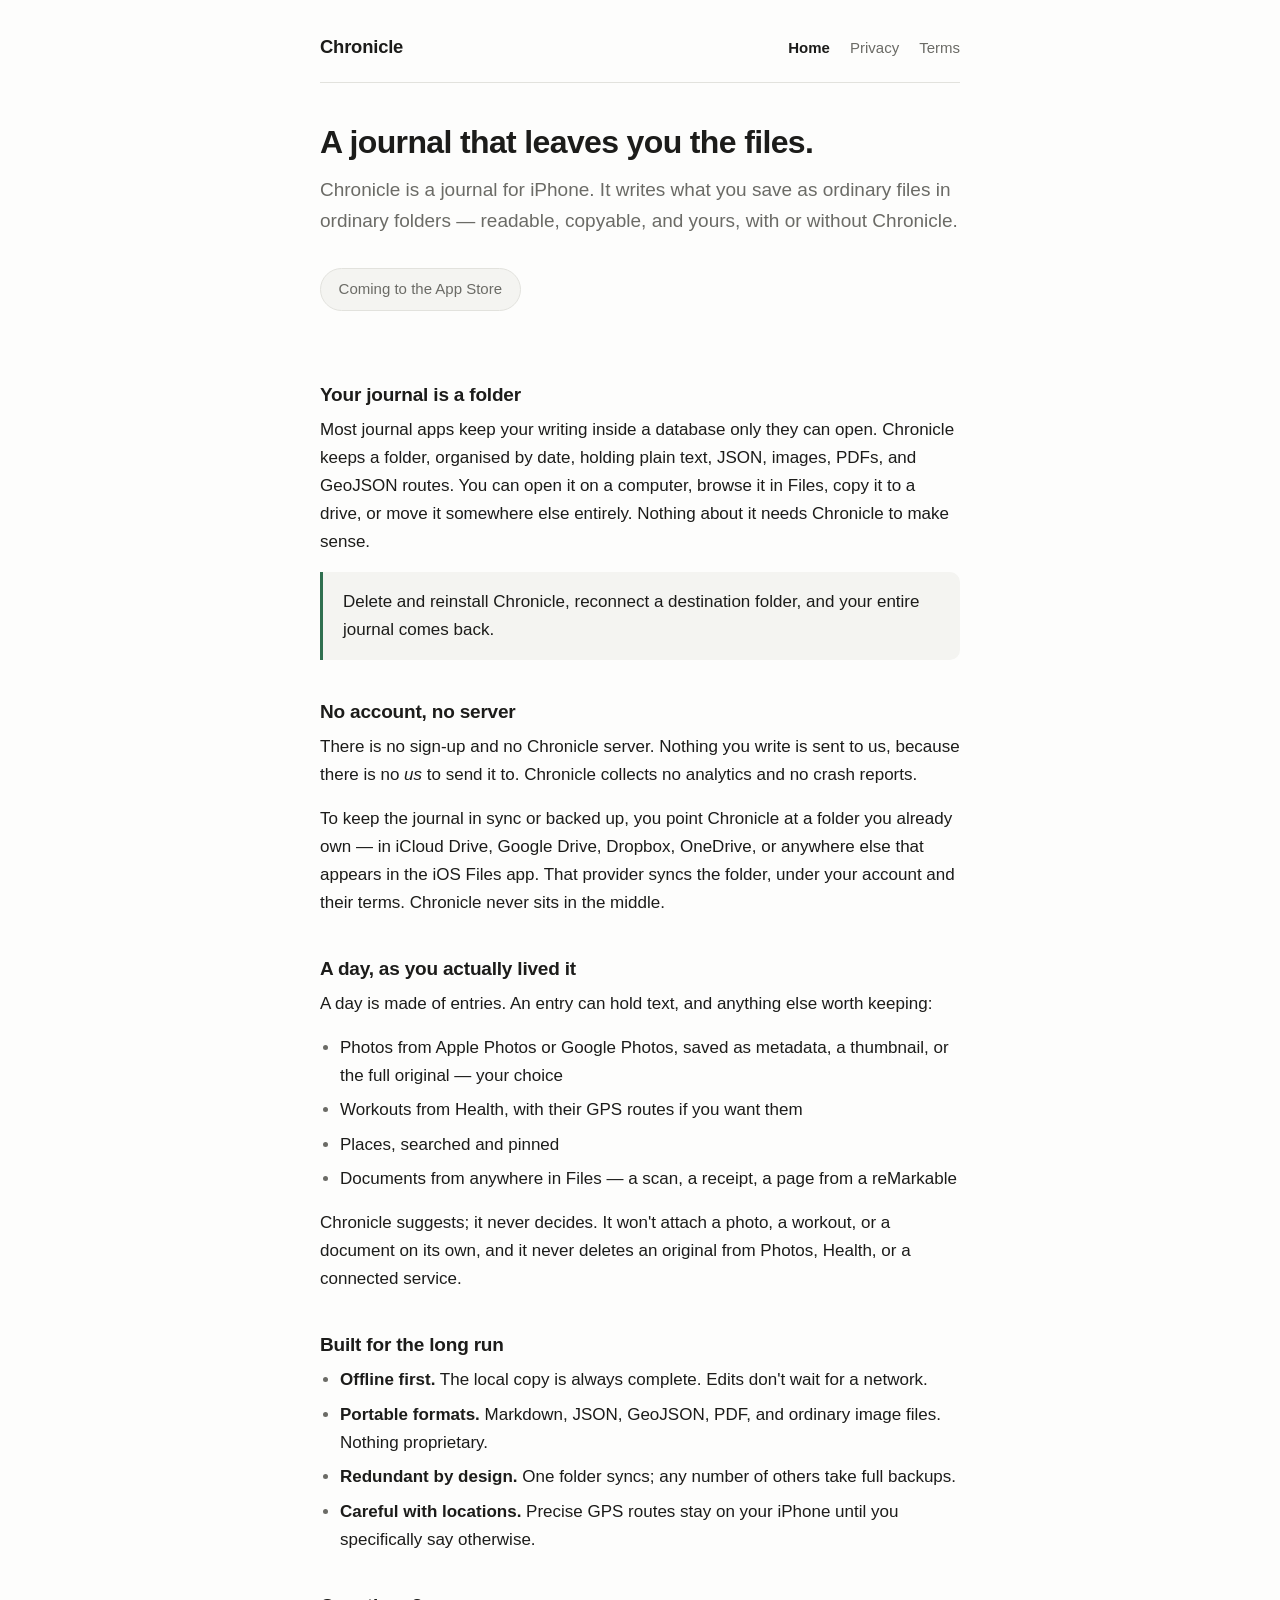
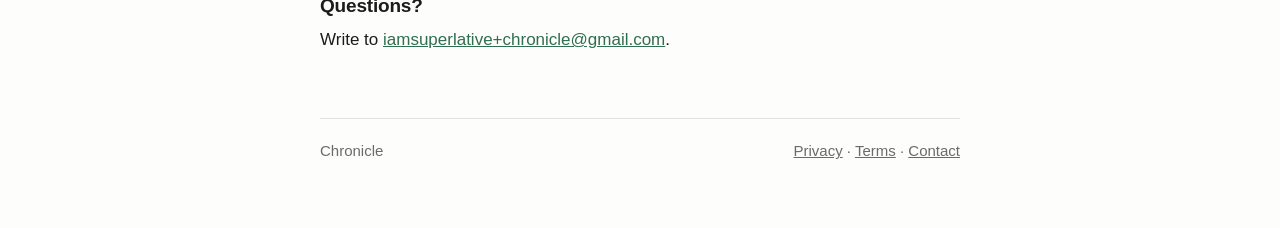
==== index.html @ 99728a9d "initial" ====
<!DOCTYPE html>
<html lang="en">
<head>
<meta charset="utf-8">
<meta name="viewport" content="width=device-width, initial-scale=1">
<title>Chronicle — a journal that leaves you the files</title>
<meta name="description" content="Chronicle is an iOS journal that writes your entries as ordinary files you own. No account, no Chronicle server, no analytics.">
<link rel="stylesheet" href="style.css">
</head>
<body>
<div class="wrap">

<header class="site-header">
  <a class="wordmark" href="index.html">Chronicle</a>
  <nav>
    <a href="index.html" aria-current="page">Home</a>
    <a href="privacy.html">Privacy</a>
    <a href="terms.html">Terms</a>
  </nav>
</header>

<main>

<h1>A journal that leaves you the files.</h1>

<p class="lede">Chronicle is a journal for iPhone. It writes what you save as ordinary
files in ordinary folders — readable, copyable, and yours, with or without Chronicle.</p>

<p class="status">Coming to the App Store</p>

<h2>Your journal is a folder</h2>

<p>Most journal apps keep your writing inside a database only they can open. Chronicle
keeps a folder, organised by date, holding plain text, JSON, images, PDFs, and GeoJSON
routes. You can open it on a computer, browse it in Files, copy it to a drive, or move it
somewhere else entirely. Nothing about it needs Chronicle to make sense.</p>

<div class="note">
  <p>Delete and reinstall Chronicle, reconnect a destination folder, and your entire
  journal comes back.</p>
</div>

<h2>No account, no server</h2>

<p>There is no sign-up and no Chronicle server. Nothing you write is sent to us, because
there is no <em>us</em> to send it to. Chronicle collects no analytics and no crash
reports.</p>

<p>To keep the journal in sync or backed up, you point Chronicle at a folder you already
own — in iCloud Drive, Google Drive, Dropbox, OneDrive, or anywhere else that appears in
the iOS Files app. That provider syncs the folder, under your account and their terms.
Chronicle never sits in the middle.</p>

<h2>A day, as you actually lived it</h2>

<p>A day is made of entries. An entry can hold text, and anything else worth keeping:</p>

<ul>
  <li>Photos from Apple Photos or Google Photos, saved as metadata, a thumbnail, or the full original — your choice</li>
  <li>Workouts from Health, with their GPS routes if you want them</li>
  <li>Places, searched and pinned</li>
  <li>Documents from anywhere in Files — a scan, a receipt, a page from a reMarkable</li>
</ul>

<p>Chronicle suggests; it never decides. It won't attach a photo, a workout, or a document
on its own, and it never deletes an original from Photos, Health, or a connected
service.</p>

<h2>Built for the long run</h2>

<ul>
  <li><strong>Offline first.</strong> The local copy is always complete. Edits don't wait for a network.</li>
  <li><strong>Portable formats.</strong> Markdown, JSON, GeoJSON, PDF, and ordinary image files. Nothing proprietary.</li>
  <li><strong>Redundant by design.</strong> One folder syncs; any number of others take full backups.</li>
  <li><strong>Careful with locations.</strong> Precise GPS routes stay on your iPhone until you specifically say otherwise.</li>
</ul>

<h2>Questions?</h2>

<p>Write to <a href="mailto:iamsuperlative+chronicle@gmail.com">iamsuperlative+chronicle@gmail.com</a>.</p>

</main>

<footer class="site-footer">
  <span>Chronicle</span>
  <span>
    <a href="privacy.html">Privacy</a> ·
    <a href="terms.html">Terms</a> ·
    <a href="mailto:iamsuperlative+chronicle@gmail.com">Contact</a>
  </span>
</footer>

</div>
</body>
</html>
---- style.css ----
/* Chronicle — one stylesheet for all pages. No JS, no web fonts, no trackers. */

:root {
  --bg: #fdfdfc;
  --surface: #f4f4f1;
  --text: #1c1c1a;
  --muted: #6b6b66;
  --rule: #e2e2dd;
  --accent: #2f6f4f;
  --radius: 10px;
}

@media (prefers-color-scheme: dark) {
  :root {
    --bg: #17171a;
    --surface: #212126;
    --text: #ececeb;
    --muted: #a0a09b;
    --rule: #33333a;
    --accent: #7fc4a0;
  }
}

*,
*::before,
*::after {
  box-sizing: border-box;
}

html {
  -webkit-text-size-adjust: 100%;
}

body {
  margin: 0;
  padding: 0 1.25rem 4rem;
  background: var(--bg);
  color: var(--text);
  font-family: -apple-system, BlinkMacSystemFont, "Segoe UI", Roboto, Helvetica, Arial, sans-serif;
  font-size: 1.0625rem;
  line-height: 1.65;
  text-rendering: optimizeLegibility;
}

.wrap {
  max-width: 40rem;
  margin: 0 auto;
}

/* Header */

.site-header {
  display: flex;
  flex-wrap: wrap;
  align-items: baseline;
  justify-content: space-between;
  gap: 0.5rem 1.5rem;
  padding: 2rem 0 1.25rem;
  border-bottom: 1px solid var(--rule);
  margin-bottom: 2.5rem;
}

.site-header a.wordmark {
  font-size: 1.15rem;
  font-weight: 650;
  letter-spacing: -0.01em;
  color: var(--text);
  text-decoration: none;
}

.site-header nav {
  display: flex;
  gap: 1.25rem;
  font-size: 0.9375rem;
}

.site-header nav a {
  color: var(--muted);
  text-decoration: none;
}

.site-header nav a:hover,
.site-header nav a[aria-current="page"] {
  color: var(--text);
}

.site-header nav a[aria-current="page"] {
  font-weight: 600;
}

/* Typography */

h1 {
  font-size: 2rem;
  line-height: 1.2;
  letter-spacing: -0.02em;
  margin: 0 0 0.75rem;
}

h2 {
  font-size: 1.1875rem;
  line-height: 1.3;
  letter-spacing: -0.01em;
  margin: 2.5rem 0 0.5rem;
}

h3 {
  font-size: 1rem;
  margin: 1.75rem 0 0.25rem;
}

p {
  margin: 0 0 1rem;
}

.lede {
  font-size: 1.1875rem;
  color: var(--muted);
  margin-bottom: 2rem;
}

.updated {
  color: var(--muted);
  font-size: 0.9375rem;
  margin-bottom: 2.5rem;
}

a {
  color: var(--accent);
}

ul {
  margin: 0 0 1rem;
  padding-left: 1.25rem;
}

li {
  margin-bottom: 0.4rem;
}

li::marker {
  color: var(--muted);
}

strong {
  font-weight: 620;
}

code {
  font-family: ui-monospace, SFMono-Regular, Menlo, Consolas, monospace;
  font-size: 0.875em;
  background: var(--surface);
  padding: 0.1em 0.35em;
  border-radius: 4px;
}

hr {
  border: 0;
  border-top: 1px solid var(--rule);
  margin: 3rem 0;
}

/* Callout — used for the recovery promise and the cloud-provider warning */

.note {
  background: var(--surface);
  border-left: 3px solid var(--accent);
  border-radius: 0 var(--radius) var(--radius) 0;
  padding: 1rem 1.25rem;
  margin: 0 0 1.5rem;
}

.note :last-child {
  margin-bottom: 0;
}

/* Status pill, standing in for the App Store button until release */

.status {
  display: inline-block;
  background: var(--surface);
  border: 1px solid var(--rule);
  border-radius: 999px;
  color: var(--muted);
  font-size: 0.9375rem;
  padding: 0.5rem 1.1rem;
  margin-bottom: 2rem;
}

/* Footer */

.site-footer {
  margin-top: 4rem;
  padding-top: 1.25rem;
  border-top: 1px solid var(--rule);
  color: var(--muted);
  font-size: 0.9375rem;
  display: flex;
  flex-wrap: wrap;
  gap: 0.5rem 1.25rem;
  justify-content: space-between;
}

.site-footer a {
  color: var(--muted);
}

.site-footer a:hover {
  color: var(--text);
}

@media (max-width: 30rem) {
  h1 {
    font-size: 1.625rem;
  }

  .site-header {
    padding-top: 1.5rem;
  }
}
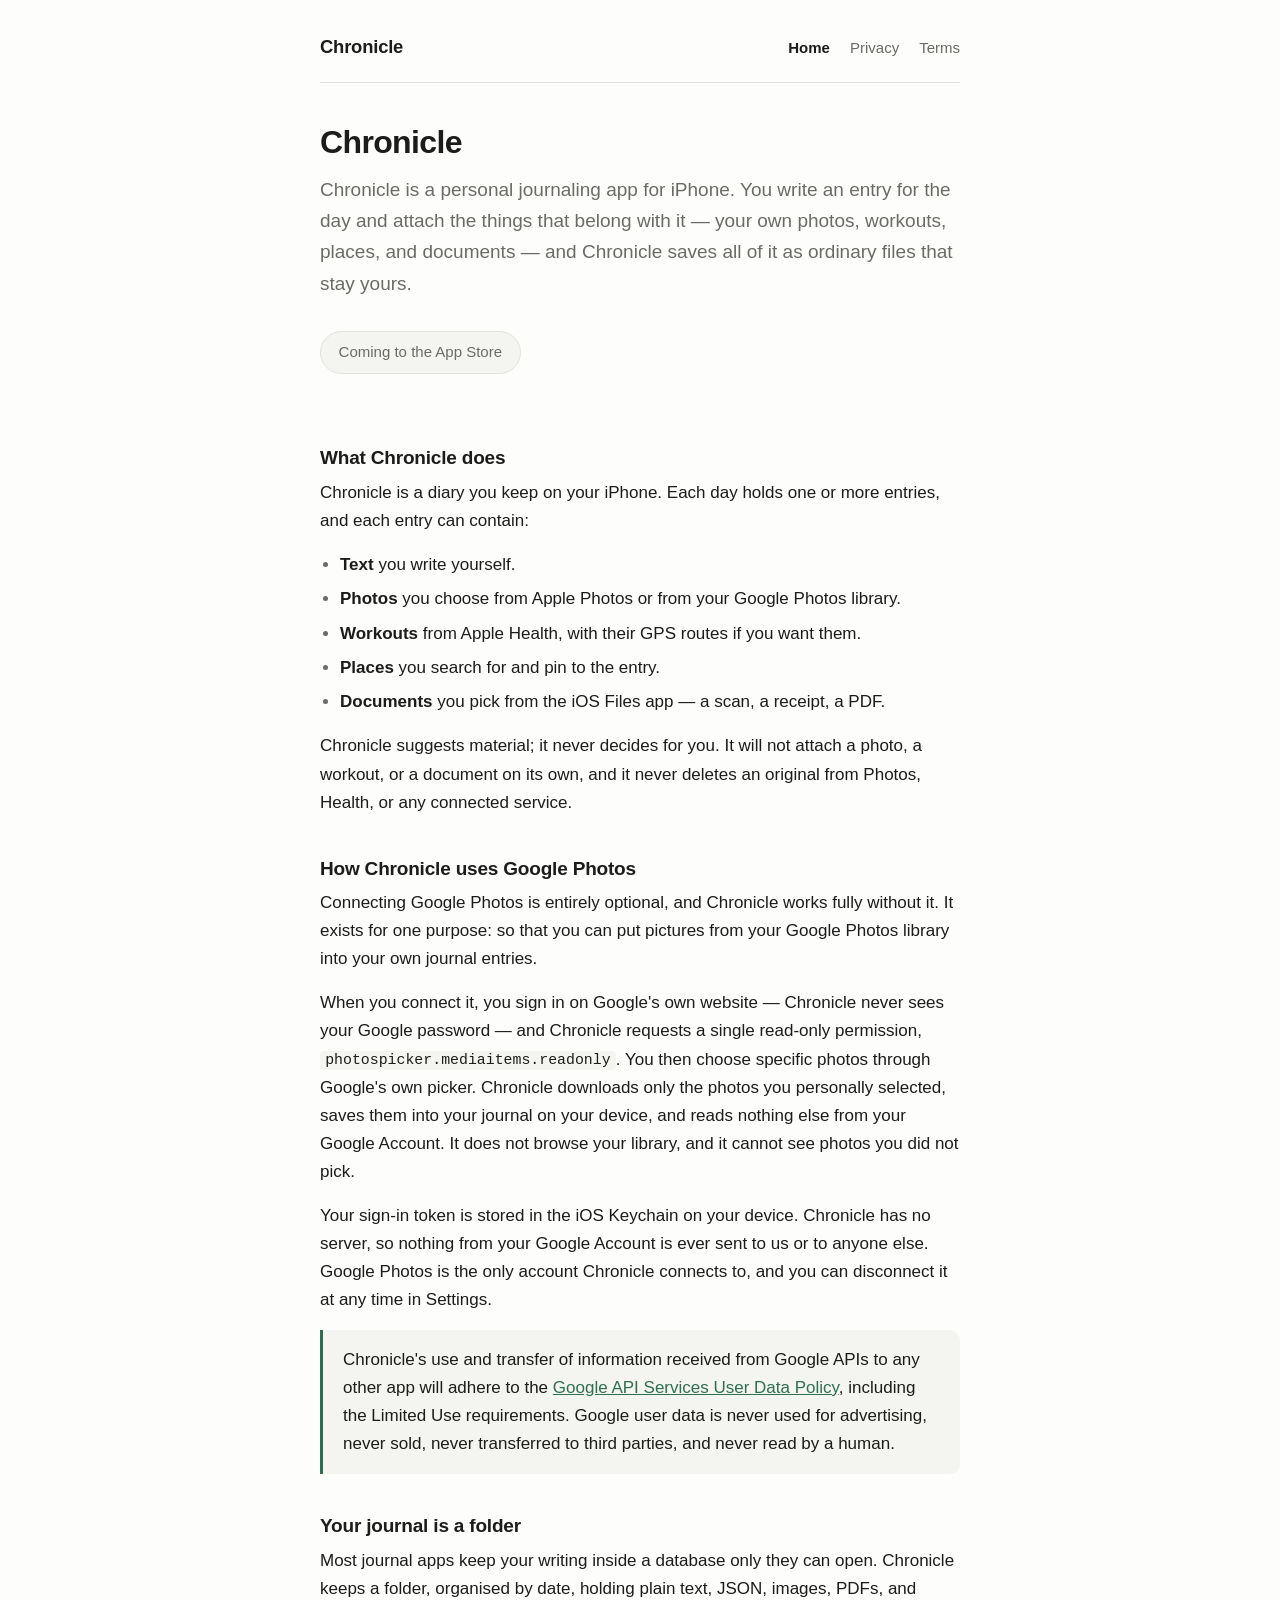
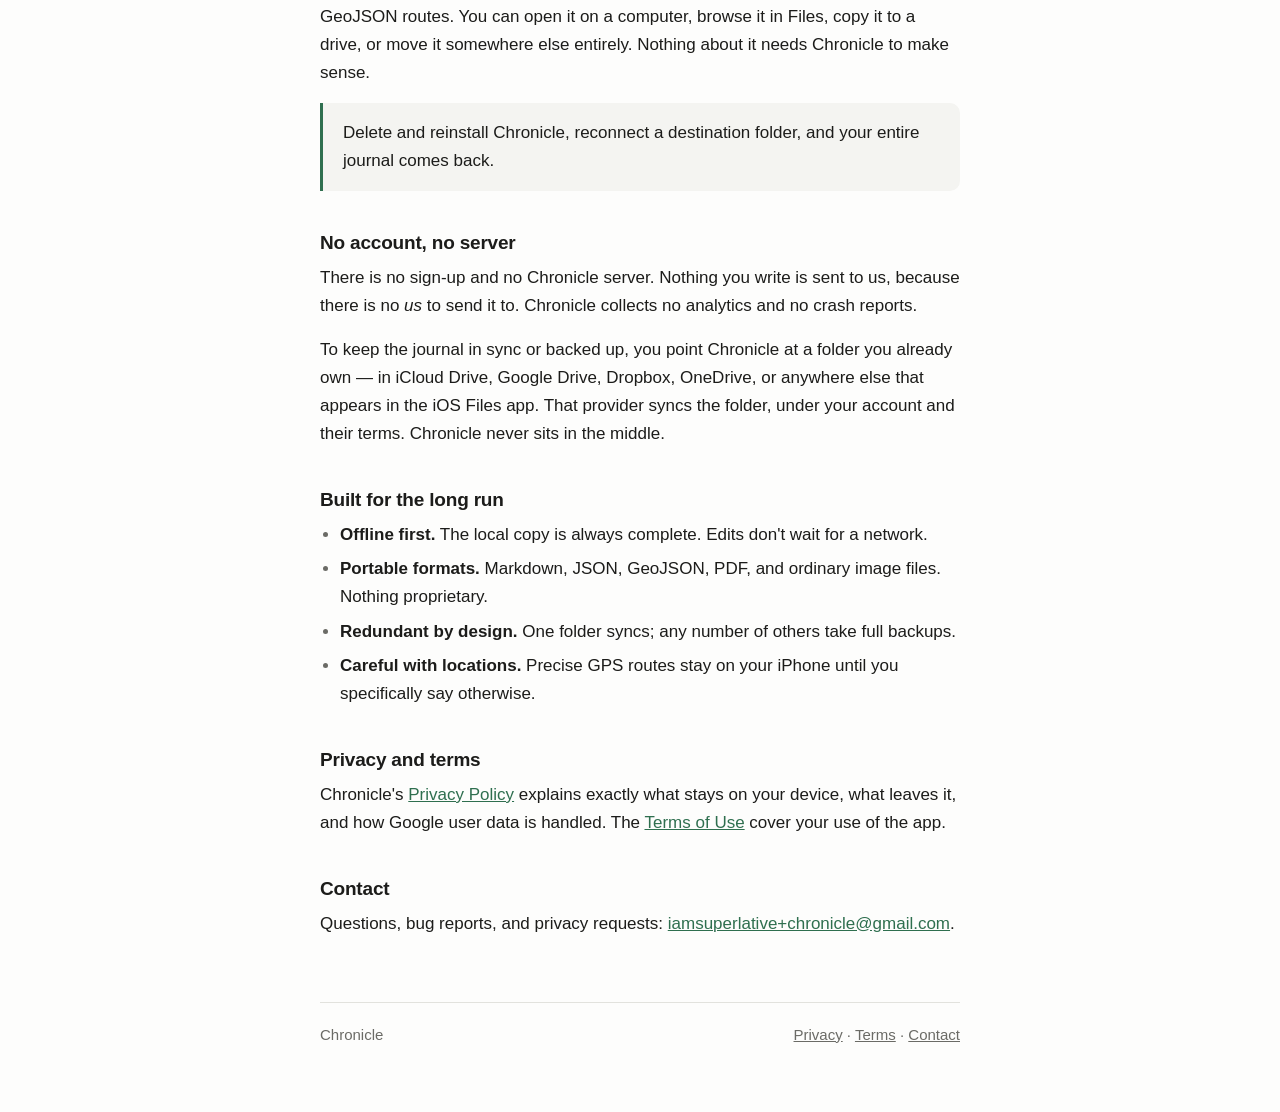
==== commit 07cb65fa: "Lead with app name, explain Google Photos use, add Limited Use disclosure" ====
--- a/index.html
+++ b/index.html
@@ -3,8 +3,8 @@
 <head>
 <meta charset="utf-8">
 <meta name="viewport" content="width=device-width, initial-scale=1">
-<title>Chronicle — a journal that leaves you the files</title>
-<meta name="description" content="Chronicle is an iOS journal that writes your entries as ordinary files you own. No account, no Chronicle server, no analytics.">
+<title>Chronicle — personal journaling app for iPhone</title>
+<meta name="description" content="Chronicle is a personal journaling app for iPhone. Write daily entries and attach your own photos, workouts, places, and documents, saved as ordinary files you own.">
 <link rel="stylesheet" href="style.css">
 </head>
 <body>
@@ -21,12 +21,56 @@
 
 <main>
 
-<h1>A journal that leaves you the files.</h1>
+<h1>Chronicle</h1>
 
-<p class="lede">Chronicle is a journal for iPhone. It writes what you save as ordinary
-files in ordinary folders — readable, copyable, and yours, with or without Chronicle.</p>
+<p class="lede">Chronicle is a personal journaling app for iPhone. You write an entry for
+the day and attach the things that belong with it — your own photos, workouts, places, and
+documents — and Chronicle saves all of it as ordinary files that stay yours.</p>
 
 <p class="status">Coming to the App Store</p>
+
+<h2>What Chronicle does</h2>
+
+<p>Chronicle is a diary you keep on your iPhone. Each day holds one or more entries, and
+each entry can contain:</p>
+
+<ul>
+  <li><strong>Text</strong> you write yourself.</li>
+  <li><strong>Photos</strong> you choose from Apple Photos or from your Google Photos library.</li>
+  <li><strong>Workouts</strong> from Apple Health, with their GPS routes if you want them.</li>
+  <li><strong>Places</strong> you search for and pin to the entry.</li>
+  <li><strong>Documents</strong> you pick from the iOS Files app — a scan, a receipt, a PDF.</li>
+</ul>
+
+<p>Chronicle suggests material; it never decides for you. It will not attach a photo, a
+workout, or a document on its own, and it never deletes an original from Photos, Health,
+or any connected service.</p>
+
+<h2>How Chronicle uses Google Photos</h2>
+
+<p>Connecting Google Photos is entirely optional, and Chronicle works fully without it. It
+exists for one purpose: so that you can put pictures from your Google Photos library into
+your own journal entries.</p>
+
+<p>When you connect it, you sign in on Google's own website — Chronicle never sees your
+Google password — and Chronicle requests a single read-only permission,
+<code>photospicker.mediaitems.readonly</code>. You then choose specific photos through
+Google's own picker. Chronicle downloads only the photos you personally selected, saves
+them into your journal on your device, and reads nothing else from your Google Account. It
+does not browse your library, and it cannot see photos you did not pick.</p>
+
+<p>Your sign-in token is stored in the iOS Keychain on your device. Chronicle has no
+server, so nothing from your Google Account is ever sent to us or to anyone else. Google
+Photos is the only account Chronicle connects to, and you can disconnect it at any time in
+Settings.</p>
+
+<div class="note">
+  <p>Chronicle's use and transfer of information received from Google APIs to any other app
+  will adhere to the
+  <a href="https://developers.google.com/terms/api-services-user-data-policy">Google API Services User Data Policy</a>,
+  including the Limited Use requirements. Google user data is never used for advertising,
+  never sold, never transferred to third parties, and never read by a human.</p>
+</div>
 
 <h2>Your journal is a folder</h2>
 
@@ -51,21 +95,6 @@
 the iOS Files app. That provider syncs the folder, under your account and their terms.
 Chronicle never sits in the middle.</p>
 
-<h2>A day, as you actually lived it</h2>
-
-<p>A day is made of entries. An entry can hold text, and anything else worth keeping:</p>
-
-<ul>
-  <li>Photos from Apple Photos or Google Photos, saved as metadata, a thumbnail, or the full original — your choice</li>
-  <li>Workouts from Health, with their GPS routes if you want them</li>
-  <li>Places, searched and pinned</li>
-  <li>Documents from anywhere in Files — a scan, a receipt, a page from a reMarkable</li>
-</ul>
-
-<p>Chronicle suggests; it never decides. It won't attach a photo, a workout, or a document
-on its own, and it never deletes an original from Photos, Health, or a connected
-service.</p>
-
 <h2>Built for the long run</h2>
 
 <ul>
@@ -75,9 +104,16 @@
   <li><strong>Careful with locations.</strong> Precise GPS routes stay on your iPhone until you specifically say otherwise.</li>
 </ul>
 
-<h2>Questions?</h2>
+<h2>Privacy and terms</h2>
 
-<p>Write to <a href="mailto:iamsuperlative+chronicle@gmail.com">iamsuperlative+chronicle@gmail.com</a>.</p>
+<p>Chronicle's <a href="privacy.html">Privacy Policy</a> explains exactly what stays on
+your device, what leaves it, and how Google user data is handled. The
+<a href="terms.html">Terms of Use</a> cover your use of the app.</p>
+
+<h2>Contact</h2>
+
+<p>Questions, bug reports, and privacy requests:
+<a href="mailto:iamsuperlative+chronicle@gmail.com">iamsuperlative+chronicle@gmail.com</a>.</p>
 
 </main>
 
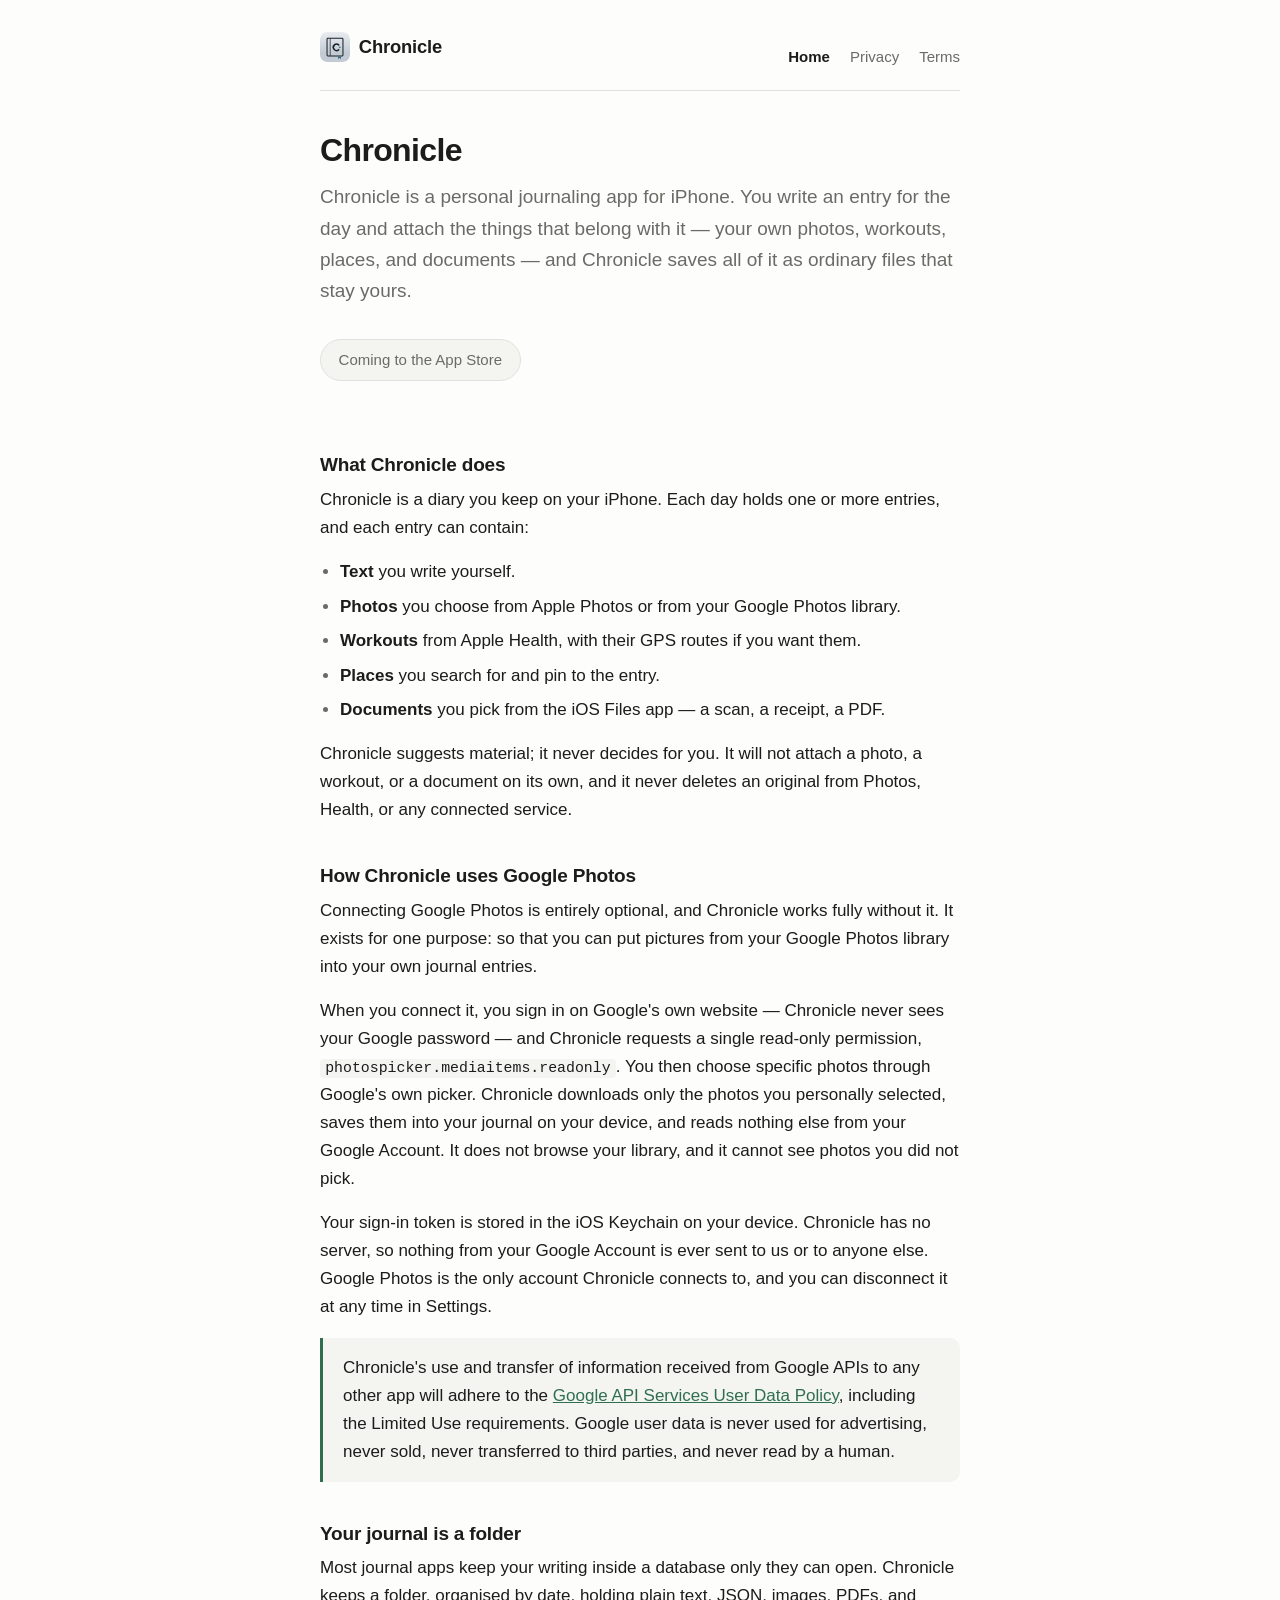
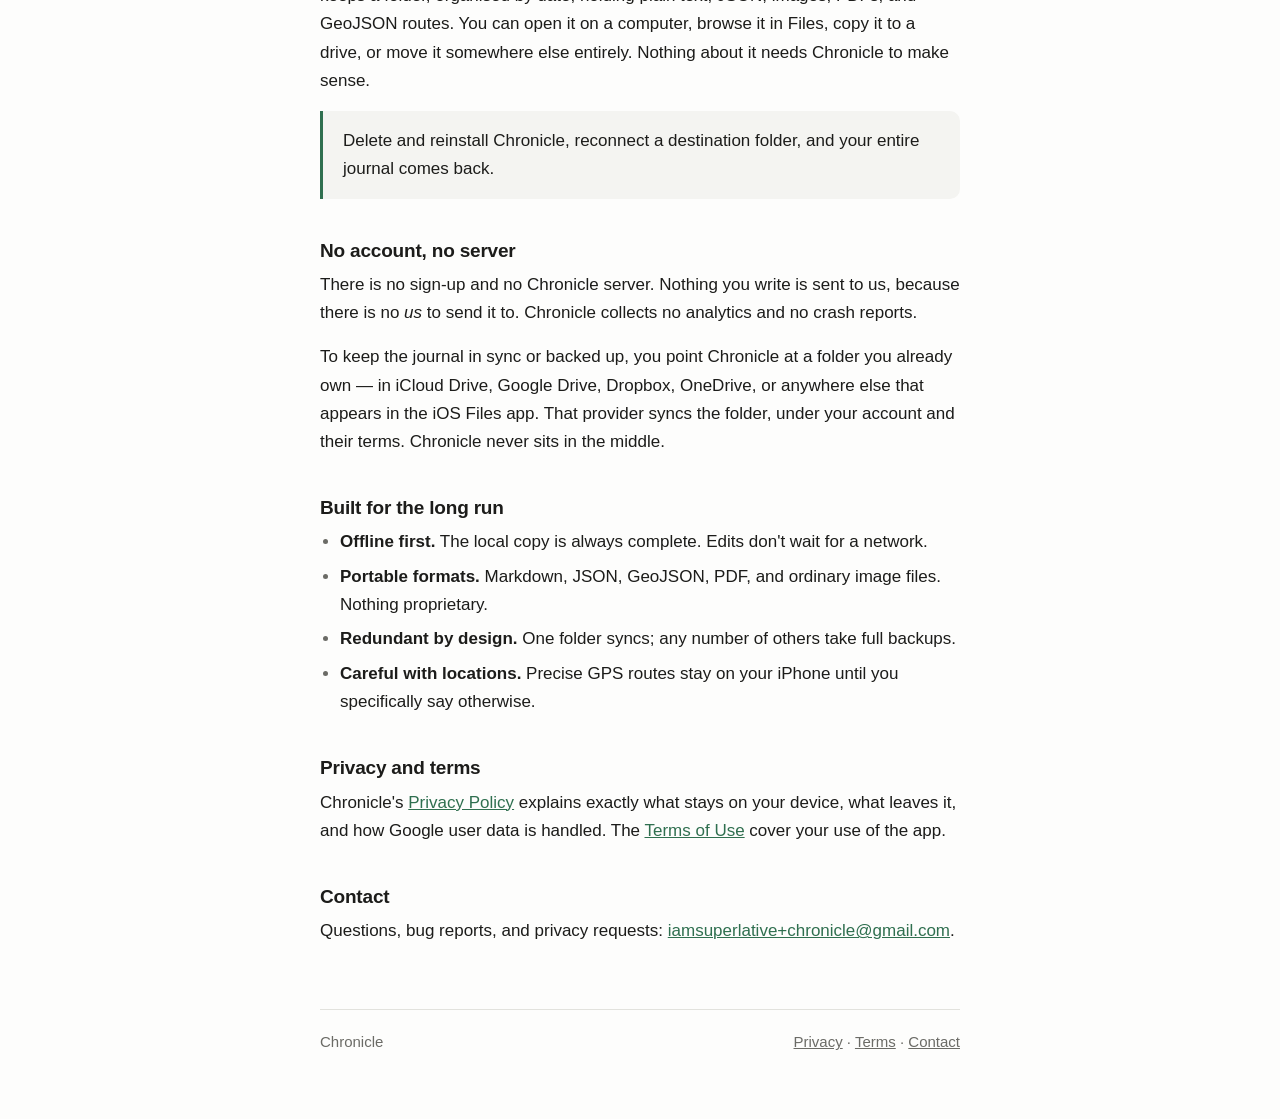
==== commit c6b8d607: "Add app icon as logo and favicon; tighten page titles to app name" ====
--- a/index.html
+++ b/index.html
@@ -3,15 +3,18 @@
 <head>
 <meta charset="utf-8">
 <meta name="viewport" content="width=device-width, initial-scale=1">
-<title>Chronicle — personal journaling app for iPhone</title>
+<title>Chronicle</title>
 <meta name="description" content="Chronicle is a personal journaling app for iPhone. Write daily entries and attach your own photos, workouts, places, and documents, saved as ordinary files you own.">
 <link rel="stylesheet" href="style.css">
+<link rel="icon" href="icon.svg" type="image/svg+xml">
+<link rel="icon" href="favicon-32.png" sizes="32x32" type="image/png">
+<link rel="apple-touch-icon" href="apple-touch-icon.png">
 </head>
 <body>
 <div class="wrap">
 
 <header class="site-header">
-  <a class="wordmark" href="index.html">Chronicle</a>
+  <a class="wordmark" href="index.html"><img src="icon.svg" alt="" width="30" height="30"><span>Chronicle</span></a>
   <nav>
     <a href="index.html" aria-current="page">Home</a>
     <a href="privacy.html">Privacy</a>
--- a/style.css
+++ b/style.css
@@ -61,11 +61,21 @@
 }
 
 .site-header a.wordmark {
+  display: inline-flex;
+  align-items: center;
+  gap: 0.55rem;
   font-size: 1.15rem;
   font-weight: 650;
   letter-spacing: -0.01em;
   color: var(--text);
   text-decoration: none;
+}
+
+.site-header a.wordmark img {
+  width: 30px;
+  height: 30px;
+  border-radius: 7px;
+  display: block;
 }
 
 .site-header nav {
